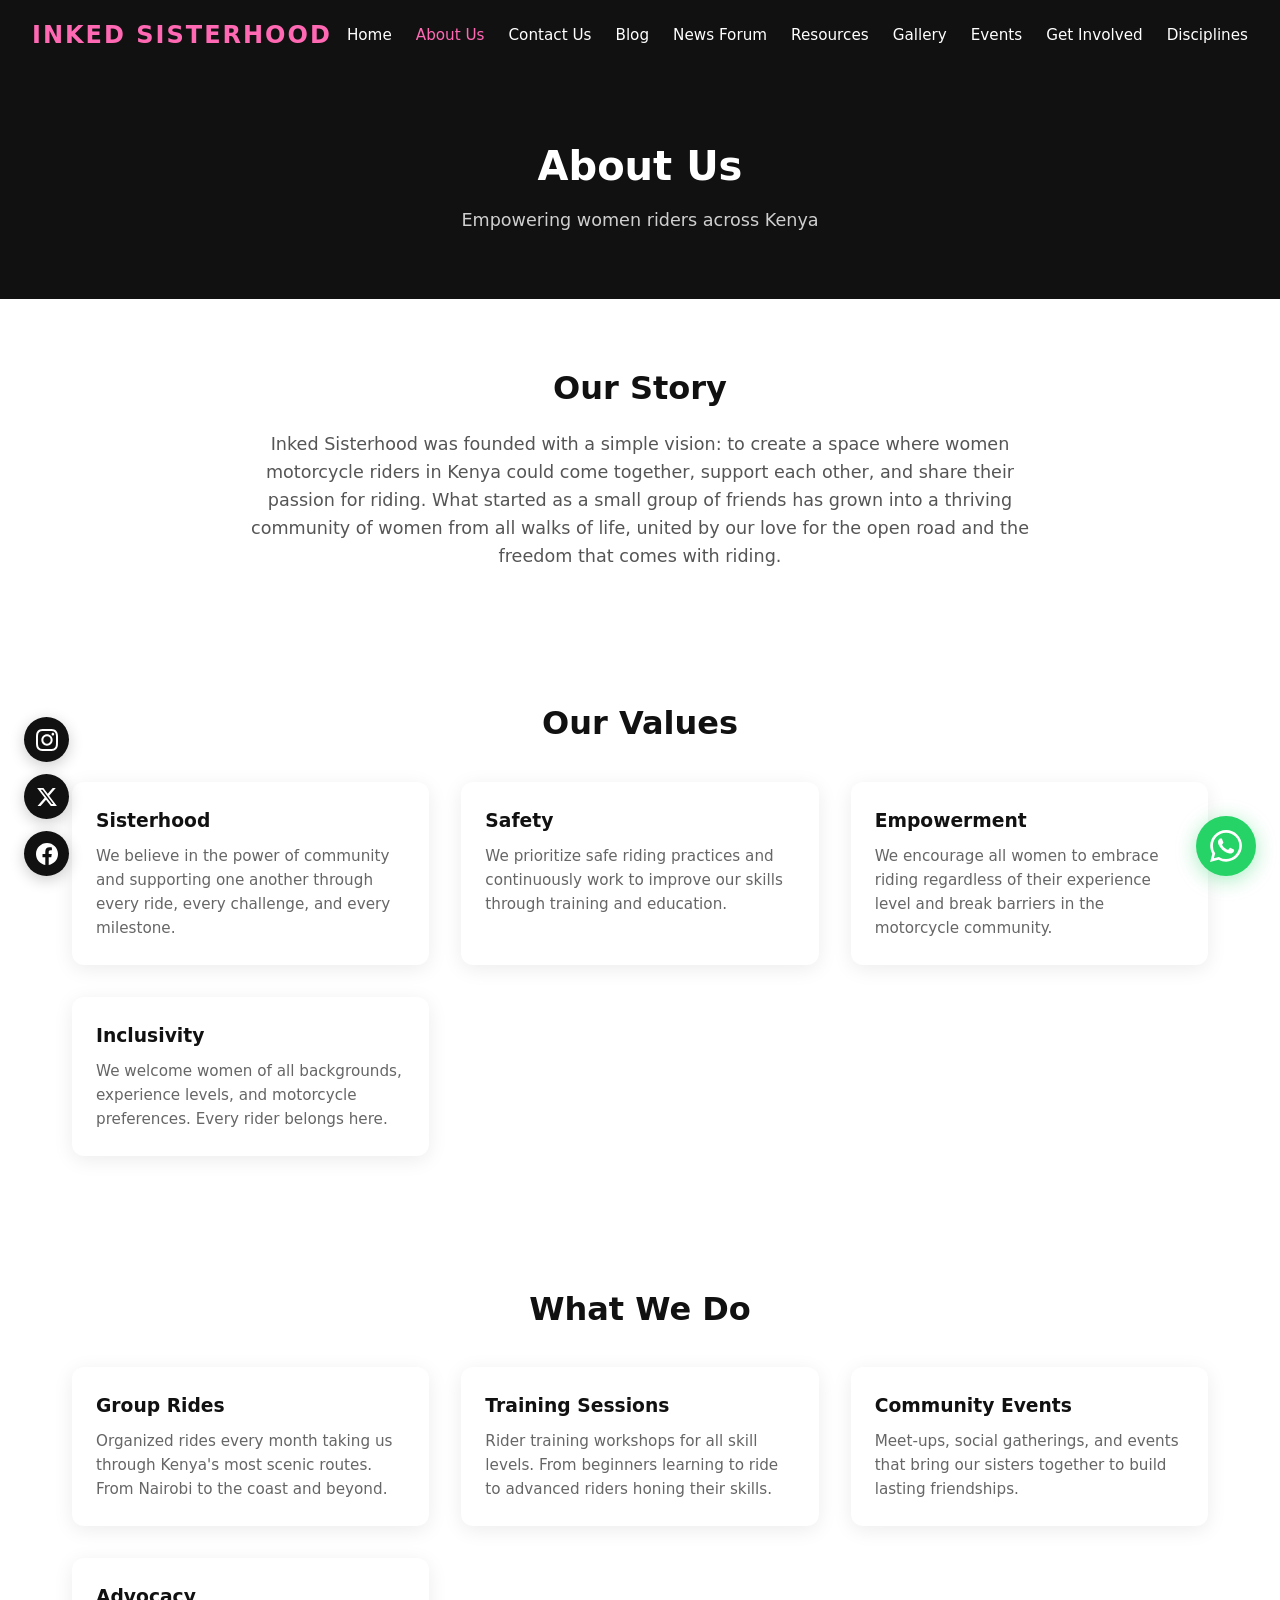
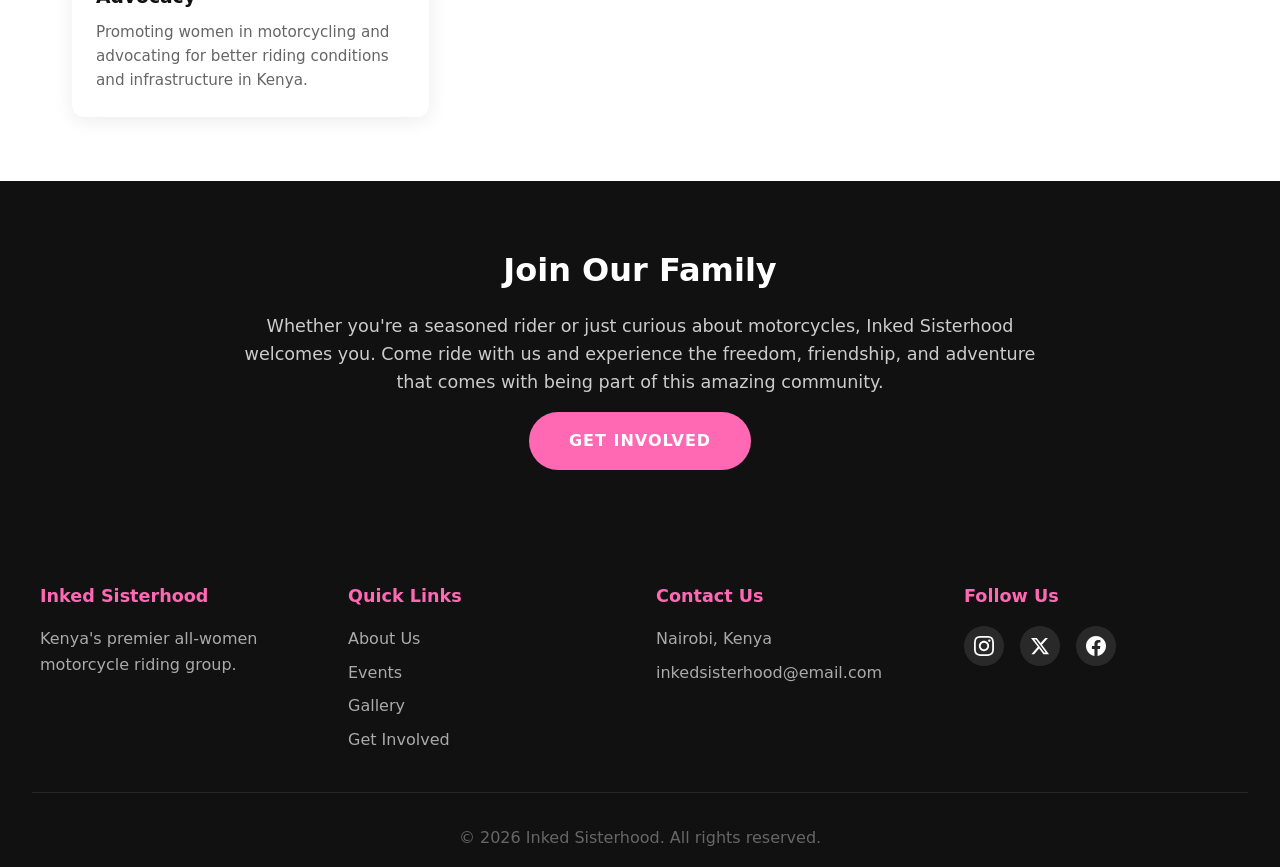
==== public/about.html @ 280d509a "Completed basic Website structure with content and imaages." ====
<!DOCTYPE html>
<html lang="en">
<head>
  <meta charset="UTF-8" />
  <meta name="viewport" content="width=device-width, initial-scale=1.0" />
  <title>About Us | Inked Sisterhood</title>
  <link rel="stylesheet" href="./style.css" />
</head>
<body>
  <header>
    <nav class="navbar">
      <div class="logo">Inked Sisterhood</div>
      <button class="menu-toggle" aria-label="Toggle menu">
        <span></span>
        <span></span>
        <span></span>
      </button>
      <ul class="nav-links">
        <li><a href="./index.html">Home</a></li>
        <li><a href="./about.html" class="active">About Us</a></li>
        <li><a href="./contact.html">Contact Us</a></li>
        <li><a href="./blog.html">Blog</a></li>
        <li><a href="./news.html">News Forum</a></li>
        <li><a href="./resources.html">Resources</a></li>
        <li><a href="./gallery.html">Gallery</a></li>
        <li><a href="./events.html">Events</a></li>
        <li><a href="./get-involved.html">Get Involved</a></li>
        <li><a href="./disciplines.html">Disciplines</a></li>
      </ul>
    </nav>
  </header>

  <main>
    <section class="page-header">
      <h1>About Us</h1>
      <p>Empowering women riders across Kenya</p>
    </section>

    <section class="container">
      <div class="intro" style="background: transparent; padding: 0;">
        <h2>Our Story</h2>
        <p>Inked Sisterhood was founded with a simple vision: to create a space where women motorcycle riders in Kenya could come together, support each other, and share their passion for riding. What started as a small group of friends has grown into a thriving community of women from all walks of life, united by our love for the open road and the freedom that comes with riding.</p>
      </div>
    </section>

    <section class="container">
      <h2 class="section-title">Our Values</h2>
      <div class="grid">
        <div class="card">
          <div class="card-content">
            <h3>Sisterhood</h3>
            <p>We believe in the power of community and supporting one another through every ride, every challenge, and every milestone.</p>
          </div>
        </div>
        <div class="card">
          <div class="card-content">
            <h3>Safety</h3>
            <p>We prioritize safe riding practices and continuously work to improve our skills through training and education.</p>
          </div>
        </div>
        <div class="card">
          <div class="card-content">
            <h3>Empowerment</h3>
            <p>We encourage all women to embrace riding regardless of their experience level and break barriers in the motorcycle community.</p>
          </div>
        </div>
        <div class="card">
          <div class="card-content">
            <h3>Inclusivity</h3>
            <p>We welcome women of all backgrounds, experience levels, and motorcycle preferences. Every rider belongs here.</p>
          </div>
        </div>
      </div>
    </section>

    <section class="container">
      <h2 class="section-title">What We Do</h2>
      <div class="grid">
        <div class="card">
          <div class="card-content">
            <h3>Group Rides</h3>
            <p>Organized rides every month taking us through Kenya's most scenic routes. From Nairobi to the coast and beyond.</p>
          </div>
        </div>
        <div class="card">
          <div class="card-content">
            <h3>Training Sessions</h3>
            <p>Rider training workshops for all skill levels. From beginners learning to ride to advanced riders honing their skills.</p>
          </div>
        </div>
        <div class="card">
          <div class="card-content">
            <h3>Community Events</h3>
            <p>Meet-ups, social gatherings, and events that bring our sisters together to build lasting friendships.</p>
          </div>
        </div>
        <div class="card">
          <div class="card-content">
            <h3>Advocacy</h3>
            <p>Promoting women in motorcycling and advocating for better riding conditions and infrastructure in Kenya.</p>
          </div>
        </div>
      </div>
    </section>

    <section class="intro" style="background: var(--primary); color: var(--light);">
      <h2 style="color: var(--light);">Join Our Family</h2>
      <p style="color: #ccc;">Whether you're a seasoned rider or just curious about motorcycles, Inked Sisterhood welcomes you. Come ride with us and experience the freedom, friendship, and adventure that comes with being part of this amazing community.</p>
      <a href="./get-involved.html" class="cta-btn" style="margin-top: 1rem;">Get Involved</a>
    </section>
  </main>

  <footer>
    <div class="footer-content">
      <div class="footer-section">
        <h4>Inked Sisterhood</h4>
        <p>Kenya's premier all-women motorcycle riding group.</p>
      </div>
      <div class="footer-section">
        <h4>Quick Links</h4>
        <a href="./about.html">About Us</a>
        <a href="./events.html">Events</a>
        <a href="./gallery.html">Gallery</a>
        <a href="./get-involved.html">Get Involved</a>
      </div>
      <div class="footer-section">
        <h4>Contact Us</h4>
        <p>Nairobi, Kenya</p>
        <p>inkedsisterhood@email.com</p>
      </div>
      <div class="footer-section">
        <h4>Follow Us</h4>
        <div class="footer-socials">
          <a href="https://www.instagram.com/inkedsisterhood/" target="_blank" aria-label="Instagram"><svg viewBox="0 0 24 24"><path d="M12 2.163c3.204 0 3.584.012 4.85.07 3.252.148 4.771 1.691 4.919 4.919.058 1.265.069 1.645.069 4.849 0 3.205-.012 3.584-.069 4.849-.149 3.225-1.664 4.771-4.919 4.919-1.266.058-1.644.07-4.85.07-3.204 0-3.584-.012-4.849-.07-3.26-.149-4.771-1.699-4.919-4.92-.058-1.265-.07-1.644-.07-4.849 0-3.204.013-3.583.07-4.849.149-3.227 1.664-4.771 4.919-4.919 1.266-.057 1.645-.069 4.849-.069zm0-2.163c-3.259 0-3.667.014-4.947.072-4.358.2-6.78 2.618-6.98 6.98-.059 1.281-.073 1.689-.073 4.948 0 3.259.014 3.668.072 4.948.2 4.358 2.618 6.78 6.98 6.98 1.281.058 1.689.072 4.948.072 3.259 0 3.668-.014 4.948-.072 4.354-.2 6.782-2.618 6.979-6.98.059-1.28.073-1.689.073-4.948 0-3.259-.014-3.667-.072-4.947-.196-4.354-2.617-6.78-6.979-6.98-1.281-.059-1.69-.073-4.949-.073zm0 5.838c-3.403 0-6.162 2.759-6.162 6.162s2.759 6.163 6.162 6.163 6.162-2.759 6.162-6.163c0-3.403-2.759-6.162-6.162-6.162zm0 10.162c-2.209 0-4-1.79-4-4 0-2.209 1.791-4 4-4s4 1.791 4 4c0 2.21-1.791 4-4 4zm6.406-11.845c-.796 0-1.441.645-1.441 1.44s.645 1.44 1.441 1.44c.795 0 1.439-.645 1.439-1.44s-.644-1.44-1.439-1.44z"/></svg></a>
          <a href="https://x.com/InkedSisterhood" target="_blank" aria-label="Twitter"><svg viewBox="0 0 24 24"><path d="M18.244 2.25h3.308l-7.227 8.26 8.502 11.24H16.17l-5.214-6.817L4.99 21.75H1.68l7.73-8.835L1.254 2.25H8.08l4.713 6.231zm-1.161 17.52h1.833L7.084 4.126H5.117z"/></svg></a>
          <a href="https://www.facebook.com/Inkedsisterhood/" target="_blank" aria-label="Facebook"><svg viewBox="0 0 24 24"><path d="M24 12.073c0-6.627-5.373-12-12-12s-12 5.373-12 12c0 5.99 4.388 10.954 10.125 11.854v-8.385H7.078v-3.47h3.047V9.43c0-3.007 1.792-4.669 4.533-4.669 1.312 0 2.686.235 2.686.235v2.953H15.83c-1.491 0-1.956.925-1.956 1.874v2.25h3.328l-.532 3.47h-2.796v8.385C19.612 23.027 24 18.062 24 12.073z"/></svg></a>
        </div>
      </div>
    </div>
    <div class="footer-bottom">
      <p>&copy; 2026 Inked Sisterhood. All rights reserved.</p>
    </div>
  </footer>

  <div class="floating-socials">
    <a href="https://www.instagram.com/inkedsisterhood/" target="_blank" class="instagram" aria-label="Instagram"><svg viewBox="0 0 24 24"><path d="M12 2.163c3.204 0 3.584.012 4.85.07 3.252.148 4.771 1.691 4.919 4.919.058 1.265.069 1.645.069 4.849 0 3.205-.012 3.584-.069 4.849-.149 3.225-1.664 4.771-4.919 4.919-1.266.058-1.644.07-4.85.07-3.204 0-3.584-.012-4.849-.07-3.26-.149-4.771-1.699-4.919-4.92-.058-1.265-.07-1.644-.07-4.849 0-3.204.013-3.583.07-4.849.149-3.227 1.664-4.771 4.919-4.919 1.266-.057 1.645-.069 4.849-.069zm0-2.163c-3.259 0-3.667.014-4.947.072-4.358.2-6.78 2.618-6.98 6.98-.059 1.281-.073 1.689-.073 4.948 0 3.259.014 3.668.072 4.948.2 4.358 2.618 6.78 6.98 6.98 1.281.058 1.689.072 4.948.072 3.259 0 3.668-.014 4.948-.072 4.354-.2 6.782-2.618 6.979-6.98.059-1.28.073-1.689.073-4.948 0-3.259-.014-3.667-.072-4.947-.196-4.354-2.617-6.78-6.979-6.98-1.281-.059-1.69-.073-4.949-.073zm0 5.838c-3.403 0-6.162 2.759-6.162 6.162s2.759 6.163 6.162 6.163 6.162-2.759 6.162-6.163c0-3.403-2.759-6.162-6.162-6.162zm0 10.162c-2.209 0-4-1.79-4-4 0-2.209 1.791-4 4-4s4 1.791 4 4c0 2.21-1.791 4-4 4zm6.406-11.845c-.796 0-1.441.645-1.441 1.44s.645 1.44 1.441 1.44c.795 0 1.439-.645 1.439-1.44s-.644-1.44-1.439-1.44z"/></svg></a>
    <a href="https://x.com/InkedSisterhood" target="_blank" class="twitter" aria-label="Twitter"><svg viewBox="0 0 24 24"><path d="M18.244 2.25h3.308l-7.227 8.26 8.502 11.24H16.17l-5.214-6.817L4.99 21.75H1.68l7.73-8.835L1.254 2.25H8.08l4.713 6.231zm-1.161 17.52h1.833L7.084 4.126H5.117z"/></svg></a>
    <a href="https://www.facebook.com/Inkedsisterhood/" target="_blank" class="facebook" aria-label="Facebook"><svg viewBox="0 0 24 24"><path d="M24 12.073c0-6.627-5.373-12-12-12s-12 5.373-12 12c0 5.99 4.388 10.954 10.125 11.854v-8.385H7.078v-3.47h3.047V9.43c0-3.007 1.792-4.669 4.533-4.669 1.312 0 2.686.235 2.686.235v2.953H15.83c-1.491 0-1.956.925-1.956 1.874v2.25h3.328l-.532 3.47h-2.796v8.385C19.612 23.027 24 18.062 24 12.073z"/></svg></a>
  </div>

  <div id="whatsapp-widget">
    <a href="https://wa.me/254700000000" target="_blank" aria-label="WhatsApp">
      <svg viewBox="0 0 24 24"><path d="M17.472 14.382c-.297-.149-1.758-.867-2.03-.967-.273-.099-.471-.148-.67.15-.197.297-.767.966-.94 1.164-.173.199-.347.223-.644.075-.297-.15-1.255-.463-2.39-1.475-.883-.788-1.48-1.761-1.653-2.059-.173-.297-.018-.458.13-.606.134-.133.298-.347.446-.52.149-.174.198-.298.298-.497.099-.198.05-.371-.025-.52-.075-.149-.669-1.612-.916-2.207-.242-.579-.487-.5-.669-.51-.173-.008-.371-.01-.57-.01-.198 0-.52.074-.792.372-.272.297-1.04 1.016-1.04 2.479 0 1.462 1.065 2.875 1.213 3.074.149.198 2.096 3.2 5.077 4.487.709.306 1.262.489 1.694.625.712.227 1.36.195 1.871.118.571-.085 1.758-.719 2.006-1.413.248-.694.248-1.289.173-1.413-.074-.124-.272-.198-.57-.347m-5.421 7.403h-.004a9.87 9.87 0 01-5.031-1.378l-.361-.214-3.741.982.998-3.648-.235-.374a9.86 9.86 0 01-1.51-5.26c.001-5.45 4.436-9.884 9.888-9.884 2.64 0 5.122 1.03 6.988 2.898a9.825 9.825 0 012.893 6.994c-.003 5.45-4.437 9.884-9.885 9.884m8.413-18.297A11.815 11.815 0 0012.05 0C5.495 0 .16 5.335.157 11.892c0 2.096.547 4.142 1.588 5.945L.057 24l6.305-1.654a11.882 11.882 0 005.683 1.448h.005c6.554 0 11.89-5.335 11.893-11.893a11.821 11.821 0 00-3.48-8.413z"/></svg>
    </a>
  </div>

  <script src="./main.js"></script>
</body>
</html>
---- public/style.css ----
/* Event Card Image Overlay Styles */
/* Event Card Image Overlay Styles */
.card-image-overlay {
  position: relative;
  padding: 0;
  height: auto;
  min-height: 220px;
  max-height: 320px;
  overflow: hidden;
  border-radius: 8px 8px 0 0;
  display: flex;
  flex-direction: column;
  justify-content: flex-end;
}
.event-img {
  width: 100%;
  max-height: 220px;
  object-fit: cover;
  display: block;
  border-radius: 8px 8px 0 0;
}
.img-text-overlay {
  position: relative;
  background: rgba(17, 17, 17, 0.62);
  color: #fff;
  padding: 1.1rem 1rem 0.7rem 1rem;
  border-radius: 0 0 8px 8px;
  width: 100%;
  box-sizing: border-box;
  text-align: left;
  backdrop-filter: blur(2px);
  margin-top: -5px;
  z-index: 2;
}
.img-text-overlay h3 {
  margin: 0 0 0.3rem 0;
  font-size: 1.2rem;
  color: #fff;
}
.img-text-overlay p {
  margin: 0;
  font-size: 0.98rem;
  color: #f5f5f5;
  opacity: 0.95;
}
@media (max-width: 700px) {
  .event-img {
    max-height: 140px;
  }
  .img-text-overlay {
    padding: 0.7rem 0.7rem 0.5rem 0.7rem;
    font-size: 0.95rem;
  }
}
:root {
  --primary: #111;
  --secondary: #ff69b4;
  --secondary-dark: #e84ea0;
  --light: #fff;
  --gray: #f5f5f5;
  --gray-dark: #333;
}

* {
  margin: 0;
  padding: 0;
  box-sizing: border-box;
}

body {
  font-family: 'Segoe UI', system-ui, sans-serif;
  background: var(--light);
  color: var(--primary);
  line-height: 1.6;
  min-height: 100vh;
  display: flex;
  flex-direction: column;
}

a {
  text-decoration: none;
  color: inherit;
}

header {
  background: var(--primary);
  position: sticky;
  top: 0;
  z-index: 100;
}

.navbar {
  display: flex;
  align-items: center;
  justify-content: space-between;
  padding: 1rem 2rem;
  max-width: 1400px;
  margin: 0 auto;
}

.logo {
  font-size: 1.5rem;
  font-weight: 800;
  color: var(--secondary);
  letter-spacing: 2px;
  text-transform: uppercase;
}

.nav-links {
  display: flex;
  list-style: none;
  gap: 1.5rem;
  flex-wrap: wrap;
}

.nav-links a {
  color: var(--light);
  font-weight: 500;
  transition: color 0.3s;
  font-size: 0.95rem;
}

.nav-links a:hover,
.nav-links a.active {
  color: var(--secondary);
}

.menu-toggle {
  display: none;
  background: none;
  border: none;
  cursor: pointer;
  padding: 0.5rem;
}

.menu-toggle span {
  display: block;
  width: 25px;
  height: 3px;
  background: var(--light);
  margin: 5px 0;
  transition: 0.3s;
}

main {
  flex: 1;
}

.hero {
  background: linear-gradient(135deg, var(--primary) 0%, var(--primary) 60%, var(--secondary) 100%);
  color: var(--light);
  text-align: center;
  padding: 6rem 2rem;
  position: relative;
  overflow: hidden;
}

.hero::before {
  content: '';
  position: absolute;
  top: 0;
  left: 0;
  right: 0;
  bottom: 0;
  background: url("data:image/svg+xml,%3Csvg width='60' height='60' viewBox='0 0 60 60' xmlns='http://www.w3.org/2000/svg'%3E%3Cg fill='none' fill-rule='evenodd'%3E%3Cg fill='%23ffffff' fill-opacity='0.05'%3E%3Cpath d='M36 34v-4h-2v4h-4v2h4v4h2v-4h4v-2h-4zm0-30V0h-2v4h-4v2h4v4h2V6h4V4h-4zM6 34v-4H4v4H0v2h4v4h2v-4h4v-2H6zM6 4V0H4v4H0v2h4v4h2V6h4V4H6z'/%3E%3C/g%3E%3C/g%3E%3C/svg%3E");
  opacity: 0.5;
}

.hero h1 {
  font-size: 3.5rem;
  margin-bottom: 1rem;
  position: relative;
}

.hero p {
  font-size: 1.3rem;
  max-width: 600px;
  margin: 0 auto 2rem;
  opacity: 0.9;
}

.cta-btn {
  display: inline-block;
  background: var(--secondary);
  color: var(--light);
  padding: 1rem 2.5rem;
  border-radius: 50px;
  font-weight: 600;
  font-size: 1rem;
  transition: all 0.3s;
  text-transform: uppercase;
  letter-spacing: 1px;
}

.cta-btn:hover {
  background: var(--secondary-dark);
  transform: translateY(-2px);
  box-shadow: 0 10px 30px rgba(255, 105, 180, 0.3);
}

.container {
  max-width: 1200px;
  margin: 0 auto;
  padding: 4rem 2rem;
}

.page-header {
  background: var(--primary);
  color: var(--light);
  text-align: center;
  padding: 4rem 2rem;
}

.page-header h1 {
  font-size: 2.5rem;
  margin-bottom: 0.5rem;
}

.page-header p {
  opacity: 0.8;
  font-size: 1.1rem;
}

.section {
  padding: 3rem 0;
}

.section-title {
  text-align: center;
  font-size: 2rem;
  margin-bottom: 2rem;
  color: var(--primary);
}

.grid {
  display: grid;
  grid-template-columns: repeat(auto-fit, minmax(300px, 1fr));
  gap: 2rem;
}

.card {
  background: var(--light);
  border-radius: 12px;
  overflow: hidden;
  box-shadow: 0 4px 20px rgba(0, 0, 0, 0.08);
  transition: transform 0.3s, box-shadow 0.3s;
}

.card:hover {
  transform: translateY(-5px);
  box-shadow: 0 10px 40px rgba(0, 0, 0, 0.12);
}

.card-image {
  height: 200px;
  background: linear-gradient(135deg, var(--primary), var(--secondary));
  display: flex;
  align-items: center;
  justify-content: center;
  color: var(--light);
  font-size: 3rem;
}

.card-content {
  padding: 1.5rem;
}

.card-content h3 {
  margin-bottom: 0.5rem;
  color: var(--primary);
}

.card-content p {
  color: #666;
  font-size: 0.95rem;
}

.intro {
  background: var(--gray);
  text-align: center;
  padding: 4rem 2rem;
}

.intro h2 {
  font-size: 2rem;
  margin-bottom: 1rem;
  color: var(--primary);
}

.intro p {
  max-width: 800px;
  margin: 0 auto;
  color: #555;
  font-size: 1.1rem;
}

.features {
  display: grid;
  grid-template-columns: repeat(auto-fit, minmax(250px, 1fr));
  gap: 2rem;
  padding: 4rem 2rem;
  max-width: 1200px;
  margin: 0 auto;
}

.feature {
  text-align: center;
  padding: 2rem;
}

.feature-icon {
  width: 80px;
  height: 80px;
  background: var(--secondary);
  border-radius: 50%;
  display: flex;
  align-items: center;
  justify-content: center;
  margin: 0 auto 1rem;
  color: var(--light);
  font-size: 2rem;
}

.feature h3 {
  margin-bottom: 0.5rem;
}

.feature p {
  color: #666;
}

.gallery-grid {
  display: grid;
  grid-template-columns: repeat(auto-fit, minmax(220px, 1fr));
  gap: 1.5rem;
  padding: 2rem 0;
  max-width: 1100px;
  margin: 0 auto;
}

.gallery-item {
  width: 100%;
  aspect-ratio: 1/1;
  object-fit: cover;
  border-radius: 12px;
  box-shadow: 0 2px 12px rgba(0,0,0,0.08);
  background: #fff;
  cursor: pointer;
  transition: transform 0.3s, box-shadow 0.3s;
  display: block;
}

.gallery-item:hover {
  transform: scale(1.04);
  box-shadow: 0 6px 24px rgba(255,105,180,0.18);
  z-index: 2;
}

@media (max-width: 700px) {
  .gallery-grid {
    grid-template-columns: repeat(auto-fit, minmax(140px, 1fr));
    gap: 0.7rem;
    padding: 1rem 0;
  }
  .gallery-item {
    border-radius: 8px;
    aspect-ratio: 1/1;
  }
}

.form-group {
  margin-bottom: 1.5rem;
}

.form-group label {
  display: block;
  margin-bottom: 0.5rem;
  font-weight: 500;
}

.form-group input,
.form-group textarea,
.form-group select {
  width: 100%;
  padding: 0.8rem 1rem;
  border: 2px solid #ddd;
  border-radius: 8px;
  font-size: 1rem;
  transition: border-color 0.3s;
}

.form-group input:focus,
.form-group textarea:focus,
.form-group select:focus {
  outline: none;
  border-color: var(--secondary);
}

.form-group textarea {
  min-height: 150px;
  resize: vertical;
}

.btn {
  display: inline-block;
  background: var(--secondary);
  color: var(--light);
  padding: 0.8rem 2rem;
  border: none;
  border-radius: 8px;
  font-size: 1rem;
  font-weight: 600;
  cursor: pointer;
  transition: all 0.3s;
}

.btn:hover {
  background: var(--secondary-dark);
}

.contact-grid {
  display: grid;
  grid-template-columns: repeat(auto-fit, minmax(300px, 1fr));
  gap: 3rem;
  padding: 4rem 2rem;
  max-width: 1200px;
  margin: 0 auto;
}

.contact-info {
  padding: 2rem;
  background: var(--gray);
  border-radius: 12px;
}

.contact-info h3 {
  margin-bottom: 1rem;
}

.contact-info p {
  margin-bottom: 0.5rem;
  display: flex;
  align-items: center;
  gap: 0.5rem;
}

.contact-form {
  padding: 2rem;
  background: var(--light);
  border-radius: 12px;
  box-shadow: 0 4px 20px rgba(0, 0, 0, 0.08);
}

.event-card {
  background: var(--light);
  border-radius: 12px;
  overflow: hidden;
  box-shadow: 0 4px 20px rgba(0, 0, 0, 0.08);
  margin-bottom: 2rem;
}

.event-date {
  background: var(--secondary);
  color: var(--light);
  padding: 0.5rem 1rem;
  font-weight: 600;
}

.event-content {
  padding: 1.5rem;
}

.event-content h3 {
  margin-bottom: 0.5rem;
}

.discipline-card {
  background: var(--light);
  border-radius: 12px;
  overflow: hidden;
  box-shadow: 0 4px 20px rgba(0, 0, 0, 0.08);
  border-left: 4px solid var(--secondary);
}

.discipline-content {
  padding: 1.5rem;
}

.discipline-content h3 {
  margin-bottom: 0.5rem;
}

.blog-post {
  background: var(--light);
  border-radius: 12px;
  padding: 2rem;
  margin-bottom: 2rem;
  box-shadow: 0 4px 20px rgba(0, 0, 0, 0.08);
}

.blog-post h3 {
  margin-bottom: 0.5rem;
  color: var(--primary);
}

.blog-post .meta {
  color: #888;
  font-size: 0.9rem;
  margin-bottom: 1rem;
}

.news-item {
  background: var(--gray);
  padding: 1.5rem;
  border-radius: 8px;
  margin-bottom: 1rem;
  border-left: 3px solid var(--secondary);
}

.news-item h4 {
  margin-bottom: 0.5rem;
}

.resource-item {
  display: flex;
  align-items: center;
  gap: 1rem;
  padding: 1rem;
  background: var(--gray);
  border-radius: 8px;
  margin-bottom: 1rem;
  transition: background 0.3s;
}

.resource-item:hover {
  background: #eee;
}

.resource-icon {
  width: 50px;
  height: 50px;
  background: var(--secondary);
  border-radius: 8px;
  display: flex;
  align-items: center;
  justify-content: center;
  color: var(--light);
}

.involved-option {
  text-align: center;
  padding: 3rem 2rem;
  background: var(--gray);
  border-radius: 12px;
  transition: all 0.3s;
}

.involved-option:hover {
  background: var(--secondary);
  color: var(--light);
}

.involved-option h3 {
  margin-bottom: 1rem;
}

footer {
  background: var(--primary);
  color: var(--light);
  padding: 3rem 2rem 1rem;
  margin-top: auto;
}

.footer-content {
  max-width: 1200px;
  margin: 0 auto;
  display: grid;
  grid-template-columns: repeat(auto-fit, minmax(250px, 1fr));
  gap: 2rem;
  margin-bottom: 2rem;
}

.footer-section h4 {
  color: var(--secondary);
  margin-bottom: 1rem;
  font-size: 1.1rem;
}

.footer-section p,
.footer-section a {
  color: #aaa;
  display: block;
  margin-bottom: 0.5rem;
  transition: color 0.3s;
}

.footer-section a:hover {
  color: var(--secondary);
}

.footer-socials {
  display: flex;
  gap: 1rem;
  margin-top: 1rem;
}

.footer-socials a {
  width: 40px;
  height: 40px;
  background: rgba(255, 255, 255, 0.1);
  border-radius: 50%;
  display: flex;
  align-items: center;
  justify-content: center;
  transition: all 0.3s;
}

.footer-socials a:hover {
  background: var(--secondary);
  transform: translateY(-3px);
}

.footer-socials svg {
  width: 20px;
  height: 20px;
  fill: var(--light);
}

.footer-bottom {
  text-align: center;
  padding-top: 2rem;
  border-top: 1px solid rgba(255, 255, 255, 0.1);
  color: #666;
}

#whatsapp-widget {
  position: fixed;
  bottom: 24px;
  right: 24px;
  z-index: 1000;
}

#whatsapp-widget a {
  display: block;
  width: 60px;
  height: 60px;
  background: #25D366;
  border-radius: 50%;
  display: flex;
  align-items: center;
  justify-content: center;
  box-shadow: 0 4px 20px rgba(37, 211, 102, 0.4);
  transition: transform 0.3s, box-shadow 0.3s;
}

#whatsapp-widget a:hover {
  transform: scale(1.1);
  box-shadow: 0 6px 30px rgba(37, 211, 102, 0.5);
}

#whatsapp-widget svg {
  width: 32px;
  height: 32px;
  fill: white;
}

.floating-socials {
  position: fixed;
  left: 24px;
  bottom: 24px;
  z-index: 1000;
  display: flex;
  flex-direction: column;
  gap: 12px;
}

.floating-socials a {
  width: 45px;
  height: 45px;
  background: var(--primary);
  border-radius: 50%;
  display: flex;
  align-items: center;
  justify-content: center;
  transition: all 0.3s;
  box-shadow: 0 4px 15px rgba(0, 0, 0, 0.2);
}

.floating-socials a:hover {
  transform: translateX(5px);
}

.floating-socials svg {
  width: 22px;
  height: 22px;
  fill: var(--light);
}

.floating-socials a.instagram:hover { background: #E4405F; }
.floating-socials a.twitter:hover { background: #1DA1F2; }
.floating-socials a.facebook:hover { background: #1877F2; }

@media (max-width: 900px) {
  .nav-links {
    display: none;
    position: absolute;
    top: 100%;
    left: 0;
    right: 0;
    background: var(--primary);
    flex-direction: column;
    padding: 1rem 2rem;
    gap: 1rem;
  }

  .nav-links.active {
    display: flex;
  }

  .menu-toggle {
    display: block;
  }

  .hero h1 {
    font-size: 2.5rem;
  }

  .floating-socials {
    display: none;
  }
}

@media (max-width: 600px) {
  .hero h1 {
    font-size: 2rem;
  }

  .hero p {
    font-size: 1rem;
  }

  .container {
    padding: 2rem 1rem;
  }

  .page-header h1 {
    font-size: 1.8rem;
  }
}
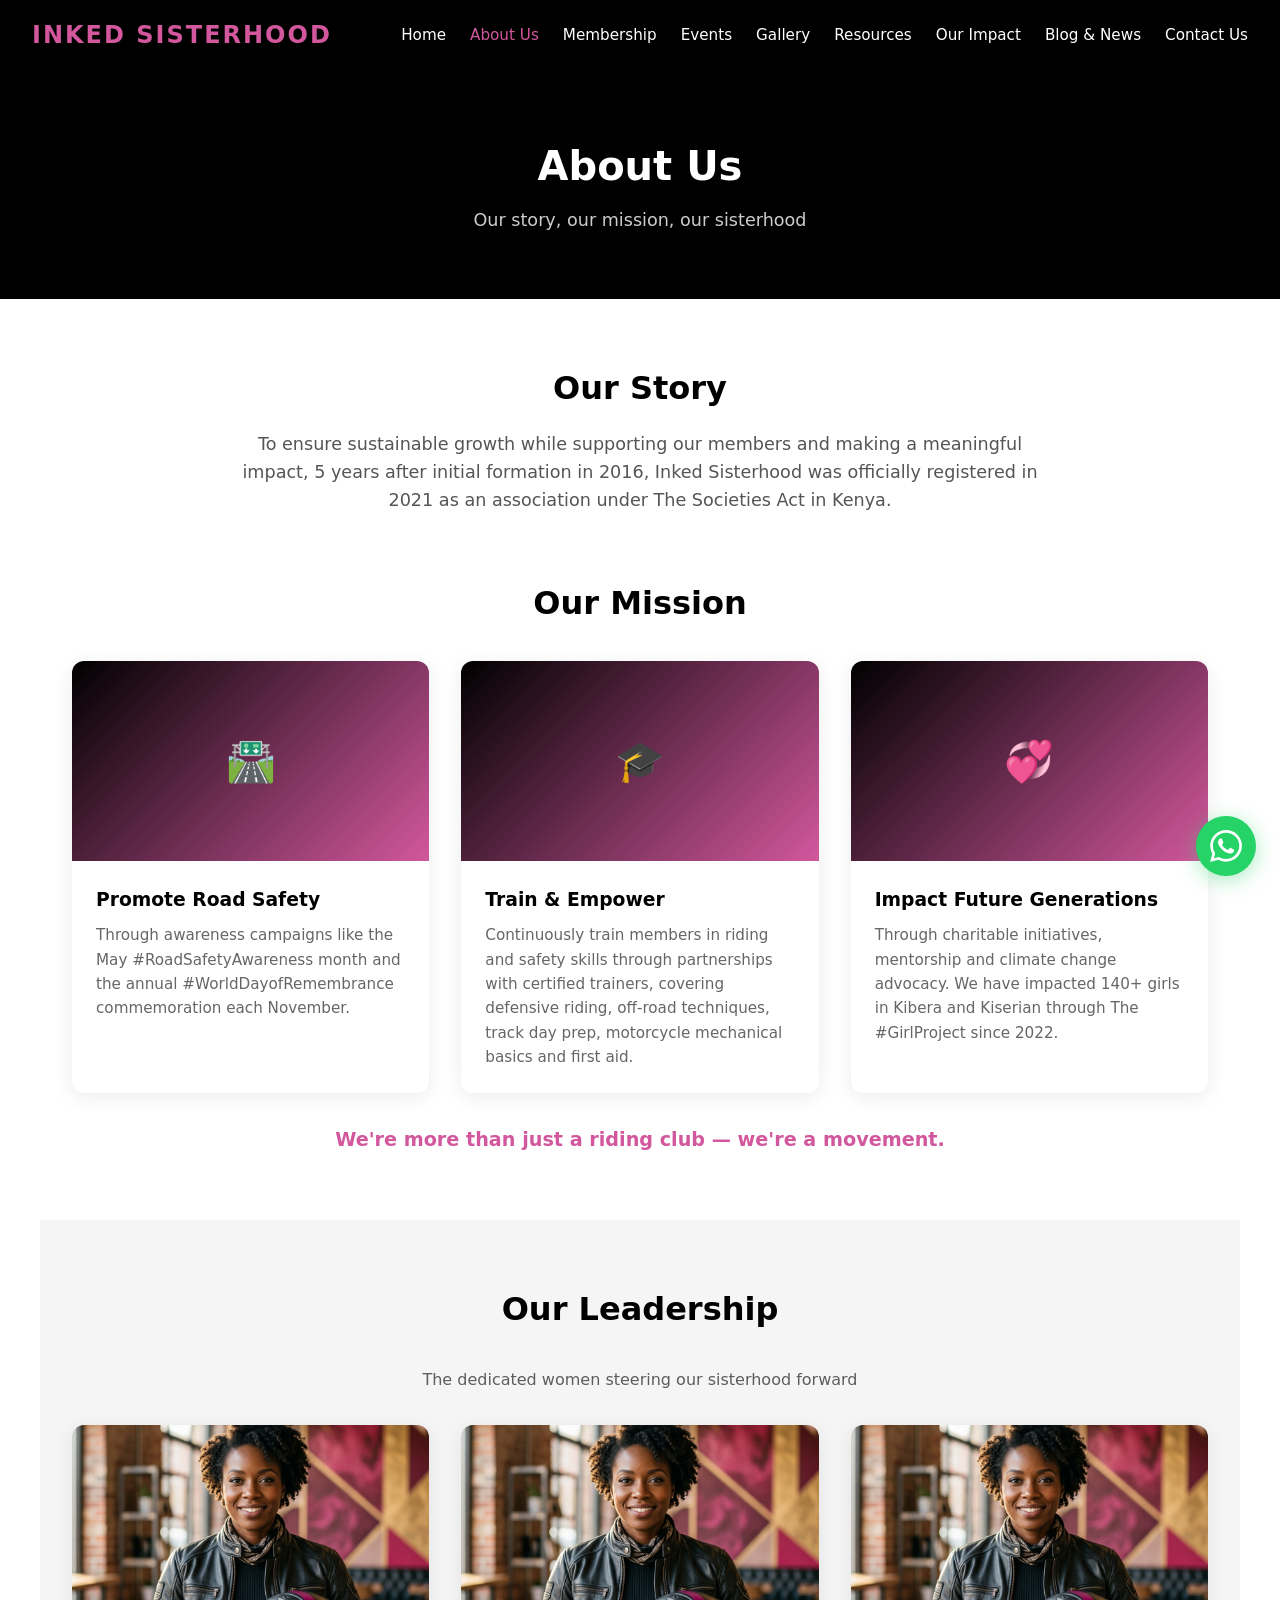
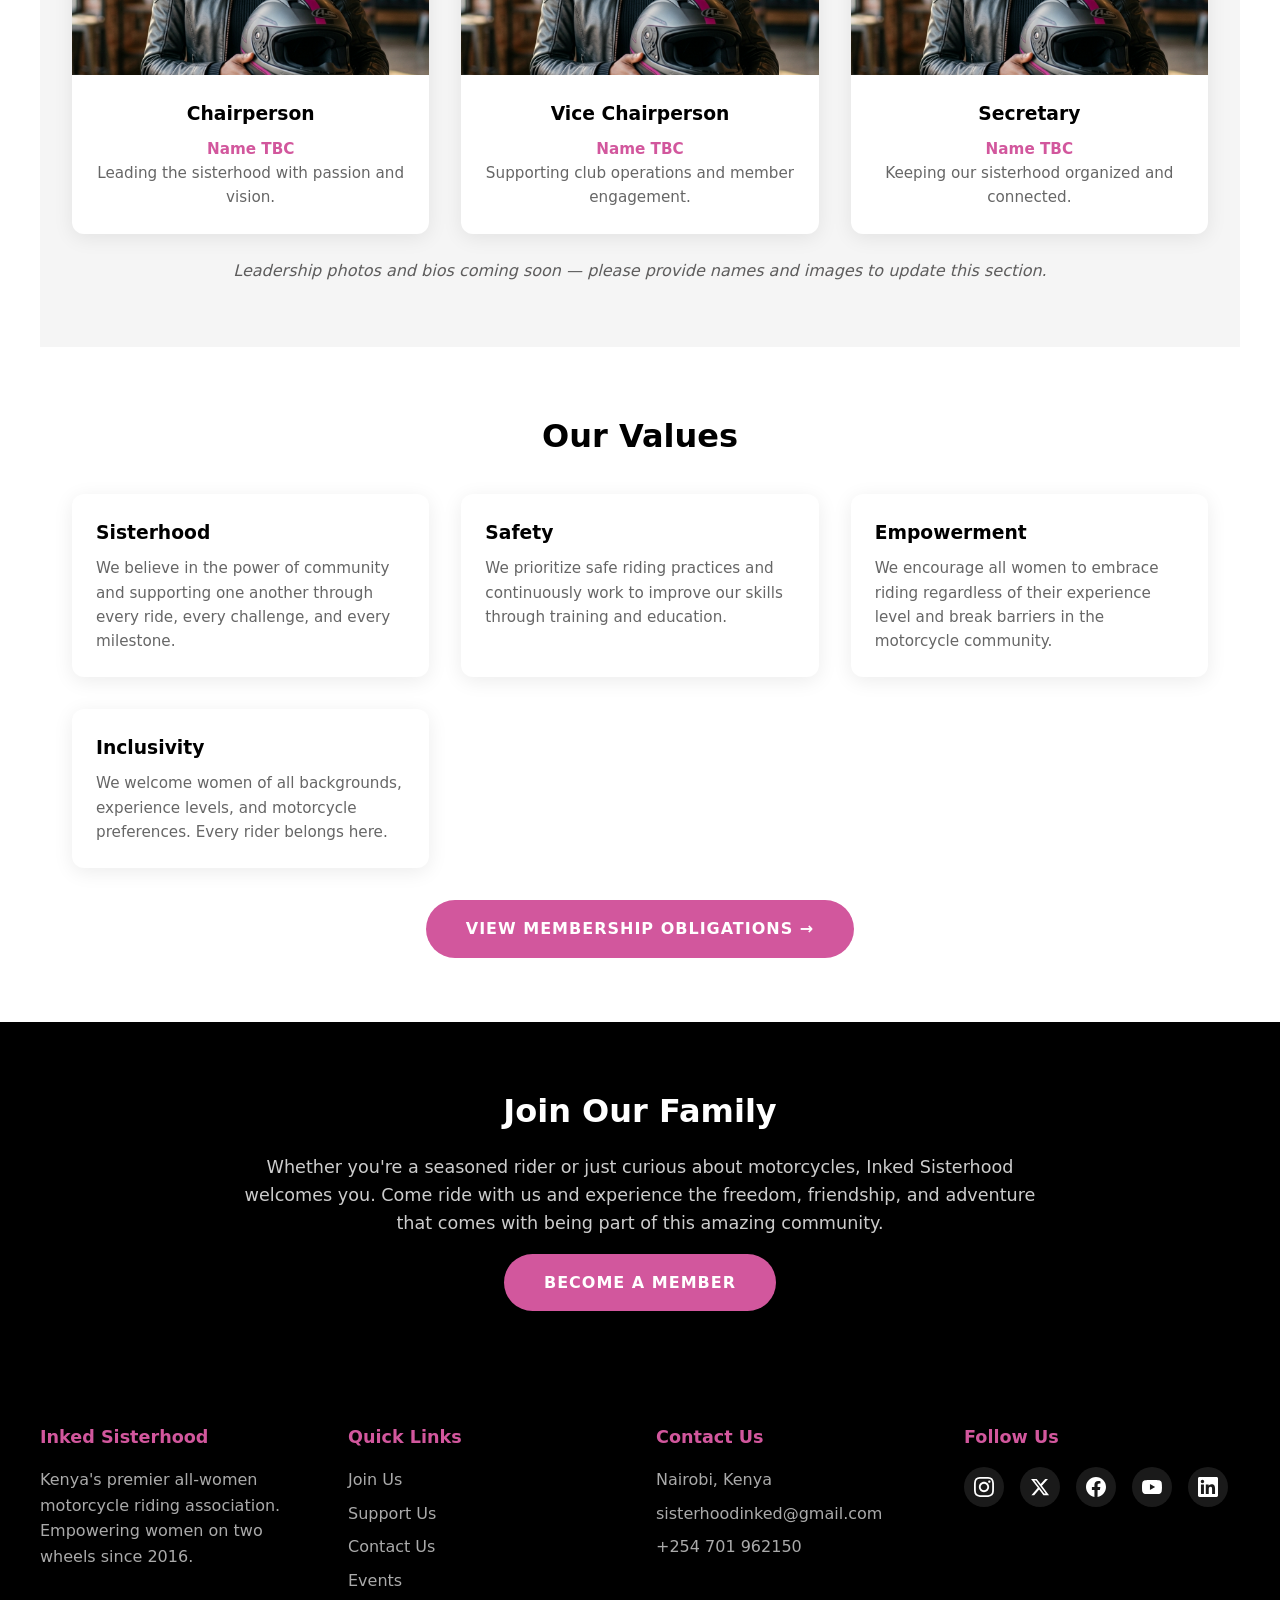
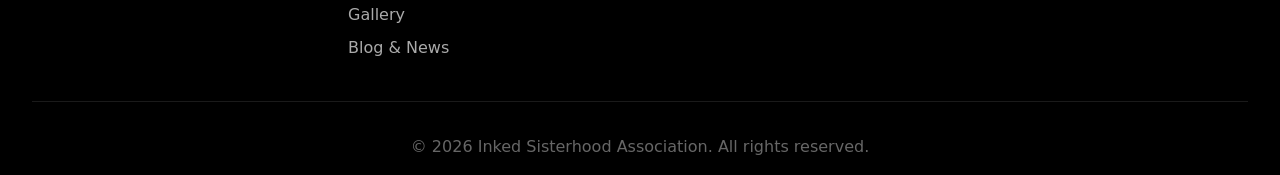
==== commit 6b2f1c0a: "feat: restructure website navigation and add pages for membership, impact, and partners" ====
--- a/public/about.html
+++ b/public/about.html
@@ -3,29 +3,25 @@
 <head>
   <meta charset="UTF-8" />
   <meta name="viewport" content="width=device-width, initial-scale=1.0" />
-  <title>About Us | Inked Sisterhood</title>
+  <meta name="description" content="Learn about Inked Sisterhood Association — our history, mission, leadership, and values as Kenya's premier female motorcycle riding community." />
+  <title>About Us | Inked Sisterhood Association</title>
   <link rel="stylesheet" href="./style.css" />
 </head>
 <body>
   <header>
     <nav class="navbar">
-      <div class="logo">Inked Sisterhood</div>
-      <button class="menu-toggle" aria-label="Toggle menu">
-        <span></span>
-        <span></span>
-        <span></span>
-      </button>
+      <a href="./index.html" class="logo">Inked Sisterhood</a>
+      <button class="menu-toggle" aria-label="Toggle menu"><span></span><span></span><span></span></button>
       <ul class="nav-links">
         <li><a href="./index.html">Home</a></li>
         <li><a href="./about.html" class="active">About Us</a></li>
+        <li><a href="./membership.html">Membership</a></li>
+        <li><a href="./events.html">Events</a></li>
+        <li><a href="./gallery.html">Gallery</a></li>
+        <li><a href="./resources.html">Resources</a></li>
+        <li><a href="./impact.html">Our Impact</a></li>
+        <li><a href="./blog.html">Blog &amp; News</a></li>
         <li><a href="./contact.html">Contact Us</a></li>
-        <li><a href="./blog.html">Blog</a></li>
-        <li><a href="./news.html">News Forum</a></li>
-        <li><a href="./resources.html">Resources</a></li>
-        <li><a href="./gallery.html">Gallery</a></li>
-        <li><a href="./events.html">Events</a></li>
-        <li><a href="./get-involved.html">Get Involved</a></li>
-        <li><a href="./disciplines.html">Disciplines</a></li>
       </ul>
     </nav>
   </header>
@@ -33,16 +29,85 @@
   <main>
     <section class="page-header">
       <h1>About Us</h1>
-      <p>Empowering women riders across Kenya</p>
+      <p>Our story, our mission, our sisterhood</p>
     </section>
 
+    <!-- Club History & Mission -->
     <section class="container">
-      <div class="intro" style="background: transparent; padding: 0;">
+      <div class="intro" style="background:transparent; padding:0;">
         <h2>Our Story</h2>
-        <p>Inked Sisterhood was founded with a simple vision: to create a space where women motorcycle riders in Kenya could come together, support each other, and share their passion for riding. What started as a small group of friends has grown into a thriving community of women from all walks of life, united by our love for the open road and the freedom that comes with riding.</p>
+        <p>To ensure sustainable growth while supporting our members and making a meaningful impact, 5 years after initial formation in 2016, Inked Sisterhood was officially registered in 2021 as an association under The Societies Act in Kenya.</p>
       </div>
     </section>
 
+    <section class="container" style="padding-top:0;">
+      <h2 class="section-title">Our Mission</h2>
+      <div class="grid">
+        <div class="card">
+          <div class="card-image" style="font-size:2.5rem;">🛣️</div>
+          <div class="card-content">
+            <h3>Promote Road Safety</h3>
+            <p>Through awareness campaigns like the May #RoadSafetyAwareness month and the annual #WorldDayofRemembrance commemoration each November.</p>
+          </div>
+        </div>
+        <div class="card">
+          <div class="card-image" style="font-size:2.5rem;">🎓</div>
+          <div class="card-content">
+            <h3>Train &amp; Empower</h3>
+            <p>Continuously train members in riding and safety skills through partnerships with certified trainers, covering defensive riding, off-road techniques, track day prep, motorcycle mechanical basics and first aid.</p>
+          </div>
+        </div>
+        <div class="card">
+          <div class="card-image" style="font-size:2.5rem;">💞</div>
+          <div class="card-content">
+            <h3>Impact Future Generations</h3>
+            <p>Through charitable initiatives, mentorship and climate change advocacy. We have impacted 140+ girls in Kibera and Kiserian through The #GirlProject since 2022.</p>
+          </div>
+        </div>
+      </div>
+      <p style="text-align:center; margin-top:2rem; font-size:1.2rem; font-weight:700; color:var(--secondary);">We're more than just a riding club — we're a movement.</p>
+    </section>
+
+    <!-- Leadership Team -->
+    <section class="container" style="background:var(--gray);">
+      <h2 class="section-title">Our Leadership</h2>
+      <p style="text-align:center; color:var(--gray-dark); margin-bottom:2rem;">The dedicated women steering our sisterhood forward</p>
+      <div class="grid">
+        <div class="card" style="text-align:center;">
+          <div class="card-image" style="padding:0; height:250px;">
+            <img src="./assets/leader-placeholder.png" alt="ISH Leader" style="width:100%; height:100%; object-fit:cover;" />
+          </div>
+          <div class="card-content">
+            <h3>Chairperson</h3>
+            <p style="color:var(--secondary); font-weight:600;">Name TBC</p>
+            <p>Leading the sisterhood with passion and vision.</p>
+          </div>
+        </div>
+        <div class="card" style="text-align:center;">
+          <div class="card-image" style="padding:0; height:250px;">
+            <img src="./assets/leader-placeholder.png" alt="ISH Leader" style="width:100%; height:100%; object-fit:cover;" />
+          </div>
+          <div class="card-content">
+            <h3>Vice Chairperson</h3>
+            <p style="color:var(--secondary); font-weight:600;">Name TBC</p>
+            <p>Supporting club operations and member engagement.</p>
+          </div>
+        </div>
+        <div class="card" style="text-align:center;">
+          <div class="card-image" style="padding:0; height:250px;">
+            <img src="./assets/leader-placeholder.png" alt="ISH Leader" style="width:100%; height:100%; object-fit:cover;" />
+          </div>
+          <div class="card-content">
+            <h3>Secretary</h3>
+            <p style="color:var(--secondary); font-weight:600;">Name TBC</p>
+            <p>Keeping our sisterhood organized and connected.</p>
+          </div>
+        </div>
+      </div>
+      <p style="text-align:center; margin-top:1.5rem; color:var(--gray-dark); font-style:italic;">Leadership photos and bios coming soon — please provide names and images to update this section.</p>
+    </section>
+
+    <!-- Club Values -->
     <section class="container">
       <h2 class="section-title">Our Values</h2>
       <div class="grid">
@@ -71,42 +136,15 @@
           </div>
         </div>
       </div>
-    </section>
-
-    <section class="container">
-      <h2 class="section-title">What We Do</h2>
-      <div class="grid">
-        <div class="card">
-          <div class="card-content">
-            <h3>Group Rides</h3>
-            <p>Organized rides every month taking us through Kenya's most scenic routes. From Nairobi to the coast and beyond.</p>
-          </div>
-        </div>
-        <div class="card">
-          <div class="card-content">
-            <h3>Training Sessions</h3>
-            <p>Rider training workshops for all skill levels. From beginners learning to ride to advanced riders honing their skills.</p>
-          </div>
-        </div>
-        <div class="card">
-          <div class="card-content">
-            <h3>Community Events</h3>
-            <p>Meet-ups, social gatherings, and events that bring our sisters together to build lasting friendships.</p>
-          </div>
-        </div>
-        <div class="card">
-          <div class="card-content">
-            <h3>Advocacy</h3>
-            <p>Promoting women in motorcycling and advocating for better riding conditions and infrastructure in Kenya.</p>
-          </div>
-        </div>
+      <div style="text-align:center; margin-top:2rem;">
+        <a href="./membership.html" class="cta-btn">View Membership Obligations →</a>
       </div>
     </section>
 
     <section class="intro" style="background: var(--primary); color: var(--light);">
       <h2 style="color: var(--light);">Join Our Family</h2>
       <p style="color: #ccc;">Whether you're a seasoned rider or just curious about motorcycles, Inked Sisterhood welcomes you. Come ride with us and experience the freedom, friendship, and adventure that comes with being part of this amazing community.</p>
-      <a href="./get-involved.html" class="cta-btn" style="margin-top: 1rem;">Get Involved</a>
+      <a href="./membership.html" class="cta-btn" style="margin-top: 1rem;">Become a Member</a>
     </section>
   </main>
 
@@ -114,46 +152,44 @@
     <div class="footer-content">
       <div class="footer-section">
         <h4>Inked Sisterhood</h4>
-        <p>Kenya's premier all-women motorcycle riding group.</p>
+        <p>Kenya's premier all-women motorcycle riding association. Empowering women on two wheels since 2016.</p>
       </div>
       <div class="footer-section">
         <h4>Quick Links</h4>
-        <a href="./about.html">About Us</a>
+        <a href="./membership.html">Join Us</a>
+        <a href="./impact.html">Support Us</a>
+        <a href="./contact.html">Contact Us</a>
         <a href="./events.html">Events</a>
         <a href="./gallery.html">Gallery</a>
-        <a href="./get-involved.html">Get Involved</a>
+        <a href="./blog.html">Blog &amp; News</a>
       </div>
       <div class="footer-section">
         <h4>Contact Us</h4>
         <p>Nairobi, Kenya</p>
-        <p>inkedsisterhood@email.com</p>
+        <p>sisterhoodinked@gmail.com</p>
+        <p>+254 701 962150</p>
       </div>
       <div class="footer-section">
         <h4>Follow Us</h4>
         <div class="footer-socials">
           <a href="https://www.instagram.com/inkedsisterhood/" target="_blank" aria-label="Instagram"><svg viewBox="0 0 24 24"><path d="M12 2.163c3.204 0 3.584.012 4.85.07 3.252.148 4.771 1.691 4.919 4.919.058 1.265.069 1.645.069 4.849 0 3.205-.012 3.584-.069 4.849-.149 3.225-1.664 4.771-4.919 4.919-1.266.058-1.644.07-4.85.07-3.204 0-3.584-.012-4.849-.07-3.26-.149-4.771-1.699-4.919-4.92-.058-1.265-.07-1.644-.07-4.849 0-3.204.013-3.583.07-4.849.149-3.227 1.664-4.771 4.919-4.919 1.266-.057 1.645-.069 4.849-.069zm0-2.163c-3.259 0-3.667.014-4.947.072-4.358.2-6.78 2.618-6.98 6.98-.059 1.281-.073 1.689-.073 4.948 0 3.259.014 3.668.072 4.948.2 4.358 2.618 6.78 6.98 6.98 1.281.058 1.689.072 4.948.072 3.259 0 3.668-.014 4.948-.072 4.354-.2 6.782-2.618 6.979-6.98.059-1.28.073-1.689.073-4.948 0-3.259-.014-3.667-.072-4.947-.196-4.354-2.617-6.78-6.979-6.98-1.281-.059-1.69-.073-4.949-.073zm0 5.838c-3.403 0-6.162 2.759-6.162 6.162s2.759 6.163 6.162 6.163 6.162-2.759 6.162-6.163c0-3.403-2.759-6.162-6.162-6.162zm0 10.162c-2.209 0-4-1.79-4-4 0-2.209 1.791-4 4-4s4 1.791 4 4c0 2.21-1.791 4-4 4zm6.406-11.845c-.796 0-1.441.645-1.441 1.44s.645 1.44 1.441 1.44c.795 0 1.439-.645 1.439-1.44s-.644-1.44-1.439-1.44z"/></svg></a>
-          <a href="https://x.com/InkedSisterhood" target="_blank" aria-label="Twitter"><svg viewBox="0 0 24 24"><path d="M18.244 2.25h3.308l-7.227 8.26 8.502 11.24H16.17l-5.214-6.817L4.99 21.75H1.68l7.73-8.835L1.254 2.25H8.08l4.713 6.231zm-1.161 17.52h1.833L7.084 4.126H5.117z"/></svg></a>
+          <a href="https://x.com/InkedSisterhood" target="_blank" aria-label="Twitter/X"><svg viewBox="0 0 24 24"><path d="M18.244 2.25h3.308l-7.227 8.26 8.502 11.24H16.17l-5.214-6.817L4.99 21.75H1.68l7.73-8.835L1.254 2.25H8.08l4.713 6.231zm-1.161 17.52h1.833L7.084 4.126H5.117z"/></svg></a>
           <a href="https://www.facebook.com/Inkedsisterhood/" target="_blank" aria-label="Facebook"><svg viewBox="0 0 24 24"><path d="M24 12.073c0-6.627-5.373-12-12-12s-12 5.373-12 12c0 5.99 4.388 10.954 10.125 11.854v-8.385H7.078v-3.47h3.047V9.43c0-3.007 1.792-4.669 4.533-4.669 1.312 0 2.686.235 2.686.235v2.953H15.83c-1.491 0-1.956.925-1.956 1.874v2.25h3.328l-.532 3.47h-2.796v8.385C19.612 23.027 24 18.062 24 12.073z"/></svg></a>
+          <a href="https://www.youtube.com/@inkedsisterhood" target="_blank" aria-label="YouTube"><svg viewBox="0 0 24 24"><path d="M23.498 6.186a3.016 3.016 0 0 0-2.122-2.136C19.505 3.545 12 3.545 12 3.545s-7.505 0-9.377.505A3.017 3.017 0 0 0 .502 6.186C0 8.07 0 12 0 12s0 3.93.502 5.814a3.016 3.016 0 0 0 2.122 2.136c1.871.505 9.376.505 9.376.505s7.505 0 9.377-.505a3.015 3.015 0 0 0 2.122-2.136C24 15.93 24 12 24 12s0-3.93-.502-5.814zM9.545 15.568V8.432L15.818 12l-6.273 3.568z"/></svg></a>
+          <a href="https://www.linkedin.com/in/inked-sisterhood-7854083a7/" target="_blank" aria-label="LinkedIn"><svg viewBox="0 0 24 24"><path d="M20.447 20.452h-3.554v-5.569c0-1.328-.027-3.037-1.852-3.037-1.853 0-2.136 1.445-2.136 2.939v5.667H9.351V9h3.414v1.561h.046c.477-.9 1.637-1.85 3.37-1.85 3.601 0 4.267 2.37 4.267 5.455v6.286zM5.337 7.433c-1.144 0-2.063-.926-2.063-2.065 0-1.138.92-2.063 2.063-2.063 1.14 0 2.064.925 2.064 2.063 0 1.139-.925 2.065-2.064 2.065zm1.782 13.019H3.555V9h3.564v11.452zM22.225 0H1.771C.792 0 0 .774 0 1.729v20.542C0 23.227.792 24 1.771 24h20.451C23.2 24 24 23.227 24 22.271V1.729C24 .774 23.2 0 22.222 0h.003z"/></svg></a>
         </div>
       </div>
     </div>
     <div class="footer-bottom">
-      <p>&copy; 2026 Inked Sisterhood. All rights reserved.</p>
+      <p>&copy; 2026 Inked Sisterhood Association. All rights reserved.</p>
     </div>
   </footer>
 
-  <div class="floating-socials">
-    <a href="https://www.instagram.com/inkedsisterhood/" target="_blank" class="instagram" aria-label="Instagram"><svg viewBox="0 0 24 24"><path d="M12 2.163c3.204 0 3.584.012 4.85.07 3.252.148 4.771 1.691 4.919 4.919.058 1.265.069 1.645.069 4.849 0 3.205-.012 3.584-.069 4.849-.149 3.225-1.664 4.771-4.919 4.919-1.266.058-1.644.07-4.85.07-3.204 0-3.584-.012-4.849-.07-3.26-.149-4.771-1.699-4.919-4.92-.058-1.265-.07-1.644-.07-4.849 0-3.204.013-3.583.07-4.849.149-3.227 1.664-4.771 4.919-4.919 1.266-.057 1.645-.069 4.849-.069zm0-2.163c-3.259 0-3.667.014-4.947.072-4.358.2-6.78 2.618-6.98 6.98-.059 1.281-.073 1.689-.073 4.948 0 3.259.014 3.668.072 4.948.2 4.358 2.618 6.78 6.98 6.98 1.281.058 1.689.072 4.948.072 3.259 0 3.668-.014 4.948-.072 4.354-.2 6.782-2.618 6.979-6.98.059-1.28.073-1.689.073-4.948 0-3.259-.014-3.667-.072-4.947-.196-4.354-2.617-6.78-6.979-6.98-1.281-.059-1.69-.073-4.949-.073zm0 5.838c-3.403 0-6.162 2.759-6.162 6.162s2.759 6.163 6.162 6.163 6.162-2.759 6.162-6.163c0-3.403-2.759-6.162-6.162-6.162zm0 10.162c-2.209 0-4-1.79-4-4 0-2.209 1.791-4 4-4s4 1.791 4 4c0 2.21-1.791 4-4 4zm6.406-11.845c-.796 0-1.441.645-1.441 1.44s.645 1.44 1.441 1.44c.795 0 1.439-.645 1.439-1.44s-.644-1.44-1.439-1.44z"/></svg></a>
-    <a href="https://x.com/InkedSisterhood" target="_blank" class="twitter" aria-label="Twitter"><svg viewBox="0 0 24 24"><path d="M18.244 2.25h3.308l-7.227 8.26 8.502 11.24H16.17l-5.214-6.817L4.99 21.75H1.68l7.73-8.835L1.254 2.25H8.08l4.713 6.231zm-1.161 17.52h1.833L7.084 4.126H5.117z"/></svg></a>
-    <a href="https://www.facebook.com/Inkedsisterhood/" target="_blank" class="facebook" aria-label="Facebook"><svg viewBox="0 0 24 24"><path d="M24 12.073c0-6.627-5.373-12-12-12s-12 5.373-12 12c0 5.99 4.388 10.954 10.125 11.854v-8.385H7.078v-3.47h3.047V9.43c0-3.007 1.792-4.669 4.533-4.669 1.312 0 2.686.235 2.686.235v2.953H15.83c-1.491 0-1.956.925-1.956 1.874v2.25h3.328l-.532 3.47h-2.796v8.385C19.612 23.027 24 18.062 24 12.073z"/></svg></a>
-  </div>
-
   <div id="whatsapp-widget">
-    <a href="https://wa.me/254700000000" target="_blank" aria-label="WhatsApp">
+    <a href="https://wa.me/254701962150" target="_blank" aria-label="WhatsApp">
       <svg viewBox="0 0 24 24"><path d="M17.472 14.382c-.297-.149-1.758-.867-2.03-.967-.273-.099-.471-.148-.67.15-.197.297-.767.966-.94 1.164-.173.199-.347.223-.644.075-.297-.15-1.255-.463-2.39-1.475-.883-.788-1.48-1.761-1.653-2.059-.173-.297-.018-.458.13-.606.134-.133.298-.347.446-.52.149-.174.198-.298.298-.497.099-.198.05-.371-.025-.52-.075-.149-.669-1.612-.916-2.207-.242-.579-.487-.5-.669-.51-.173-.008-.371-.01-.57-.01-.198 0-.52.074-.792.372-.272.297-1.04 1.016-1.04 2.479 0 1.462 1.065 2.875 1.213 3.074.149.198 2.096 3.2 5.077 4.487.709.306 1.262.489 1.694.625.712.227 1.36.195 1.871.118.571-.085 1.758-.719 2.006-1.413.248-.694.248-1.289.173-1.413-.074-.124-.272-.198-.57-.347m-5.421 7.403h-.004a9.87 9.87 0 01-5.031-1.378l-.361-.214-3.741.982.998-3.648-.235-.374a9.86 9.86 0 01-1.51-5.26c.001-5.45 4.436-9.884 9.888-9.884 2.64 0 5.122 1.03 6.988 2.898a9.825 9.825 0 012.893 6.994c-.003 5.45-4.437 9.884-9.885 9.884m8.413-18.297A11.815 11.815 0 0012.05 0C5.495 0 .16 5.335.157 11.892c0 2.096.547 4.142 1.588 5.945L.057 24l6.305-1.654a11.882 11.882 0 005.683 1.448h.005c6.554 0 11.89-5.335 11.893-11.893a11.821 11.821 0 00-3.48-8.413z"/></svg>
     </a>
   </div>
-
   <script src="./main.js"></script>
 </body>
 </html>
--- a/public/style.css
+++ b/public/style.css
@@ -52,13 +52,16 @@
     font-size: 0.95rem;
   }
 }
+@import url('https://fonts.googleapis.com/css2?family=Outfit:wght@300;400;500;600;700;800;900&display=swap');
+
 :root {
-  --primary: #111;
-  --secondary: #ff69b4;
-  --secondary-dark: #e84ea0;
+  --primary: #000000;
+  --secondary: #d2579d;
+  --secondary-dark: #b8407f;
   --light: #fff;
   --gray: #f5f5f5;
-  --gray-dark: #333;
+  --gray-mid: #b0b0b0;
+  --gray-dark: #5e5d5d;
 }
 
 * {
@@ -67,8 +70,12 @@
   box-sizing: border-box;
 }
 
+html {
+  scroll-behavior: smooth;
+}
+
 body {
-  font-family: 'Segoe UI', system-ui, sans-serif;
+  font-family: 'Outfit', 'Segoe UI', system-ui, sans-serif;
   background: var(--light);
   color: var(--primary);
   line-height: 1.6;
@@ -747,3 +754,194 @@
     font-size: 1.8rem;
   }
 }
+
+/* Timeline */
+.timeline {
+  position: relative;
+  max-width: 800px;
+  margin: 0 auto;
+  padding: 1rem 0;
+}
+.timeline::before {
+  content: '';
+  position: absolute;
+  left: 50px;
+  top: 0;
+  bottom: 0;
+  width: 3px;
+  background: var(--secondary);
+}
+.timeline-item {
+  display: flex;
+  gap: 2rem;
+  margin-bottom: 2rem;
+  position: relative;
+}
+.timeline-year {
+  min-width: 100px;
+  font-size: 1.3rem;
+  font-weight: 800;
+  color: var(--secondary);
+  text-align: center;
+  position: relative;
+}
+.timeline-year::after {
+  content: '';
+  position: absolute;
+  right: -1.15rem;
+  top: 8px;
+  width: 14px;
+  height: 14px;
+  background: var(--secondary);
+  border-radius: 50%;
+  border: 3px solid var(--light);
+  box-shadow: 0 0 0 3px var(--secondary);
+}
+.timeline-content {
+  background: var(--gray);
+  padding: 1.5rem;
+  border-radius: 12px;
+  flex: 1;
+}
+.timeline-content h3 {
+  margin-bottom: 0.5rem;
+  color: var(--primary);
+}
+.timeline-content ul {
+  margin-left: 1.2rem;
+  color: var(--gray-dark);
+}
+.timeline-content ul li {
+  margin-bottom: 0.3rem;
+}
+
+/* FAQ Accordion */
+.faq-item {
+  border: 1px solid #e0e0e0;
+  border-radius: 8px;
+  margin-bottom: 0.75rem;
+  overflow: hidden;
+}
+.faq-question {
+  width: 100%;
+  background: var(--light);
+  border: none;
+  padding: 1.2rem 1.5rem;
+  font-size: 1rem;
+  font-weight: 600;
+  text-align: left;
+  cursor: pointer;
+  display: flex;
+  justify-content: space-between;
+  align-items: center;
+  transition: background 0.3s;
+  font-family: inherit;
+}
+.faq-question:hover {
+  background: var(--gray);
+}
+.faq-question::after {
+  content: '+';
+  font-size: 1.5rem;
+  color: var(--secondary);
+  transition: transform 0.3s;
+}
+.faq-item.active .faq-question::after {
+  content: '−';
+}
+.faq-answer {
+  max-height: 0;
+  overflow: hidden;
+  transition: max-height 0.3s ease;
+  padding: 0 1.5rem;
+  color: var(--gray-dark);
+}
+.faq-item.active .faq-answer {
+  max-height: 300px;
+  padding: 0 1.5rem 1.2rem;
+}
+
+/* Newsletter Card */
+.newsletter-card {
+  background: linear-gradient(135deg, var(--primary), var(--secondary));
+  color: var(--light);
+  padding: 2.5rem;
+  border-radius: 16px;
+  text-align: center;
+  max-width: 500px;
+  margin: 2rem auto;
+}
+.newsletter-card h3 {
+  color: var(--light);
+  margin-bottom: 0.5rem;
+}
+.newsletter-card p {
+  color: rgba(255,255,255,0.85);
+  margin-bottom: 1.5rem;
+}
+.newsletter-form {
+  display: flex;
+  gap: 0.5rem;
+}
+.newsletter-form input {
+  flex: 1;
+  padding: 0.8rem 1rem;
+  border: none;
+  border-radius: 8px;
+  font-size: 1rem;
+}
+.newsletter-form button {
+  padding: 0.8rem 1.5rem;
+  background: var(--light);
+  color: var(--secondary);
+  border: none;
+  border-radius: 8px;
+  font-weight: 700;
+  cursor: pointer;
+  transition: all 0.3s;
+}
+.newsletter-form button:hover {
+  background: var(--gray);
+}
+
+/* News Featured Card */
+.news-featured {
+  display: grid;
+  grid-template-columns: repeat(auto-fit, minmax(280px, 1fr));
+  gap: 1.5rem;
+}
+.news-featured .card {
+  border-left: 4px solid var(--secondary);
+}
+.news-featured .card-content a {
+  color: var(--secondary);
+  font-weight: 600;
+  text-decoration: underline;
+}
+
+/* Gallery Lightbox */
+.lightbox-overlay {
+  display: none;
+  position: fixed;
+  top: 0; left: 0; right: 0; bottom: 0;
+  background: rgba(0,0,0,0.9);
+  z-index: 2000;
+  align-items: center;
+  justify-content: center;
+  cursor: pointer;
+}
+.lightbox-overlay.active {
+  display: flex;
+}
+.lightbox-overlay img {
+  max-width: 90vw;
+  max-height: 90vh;
+  border-radius: 8px;
+}
+
+@media (max-width: 700px) {
+  .timeline::before { left: 20px; }
+  .timeline-year { min-width: 60px; font-size: 1rem; }
+  .timeline-year::after { right: -1.05rem; width: 10px; height: 10px; }
+  .newsletter-form { flex-direction: column; }
+}
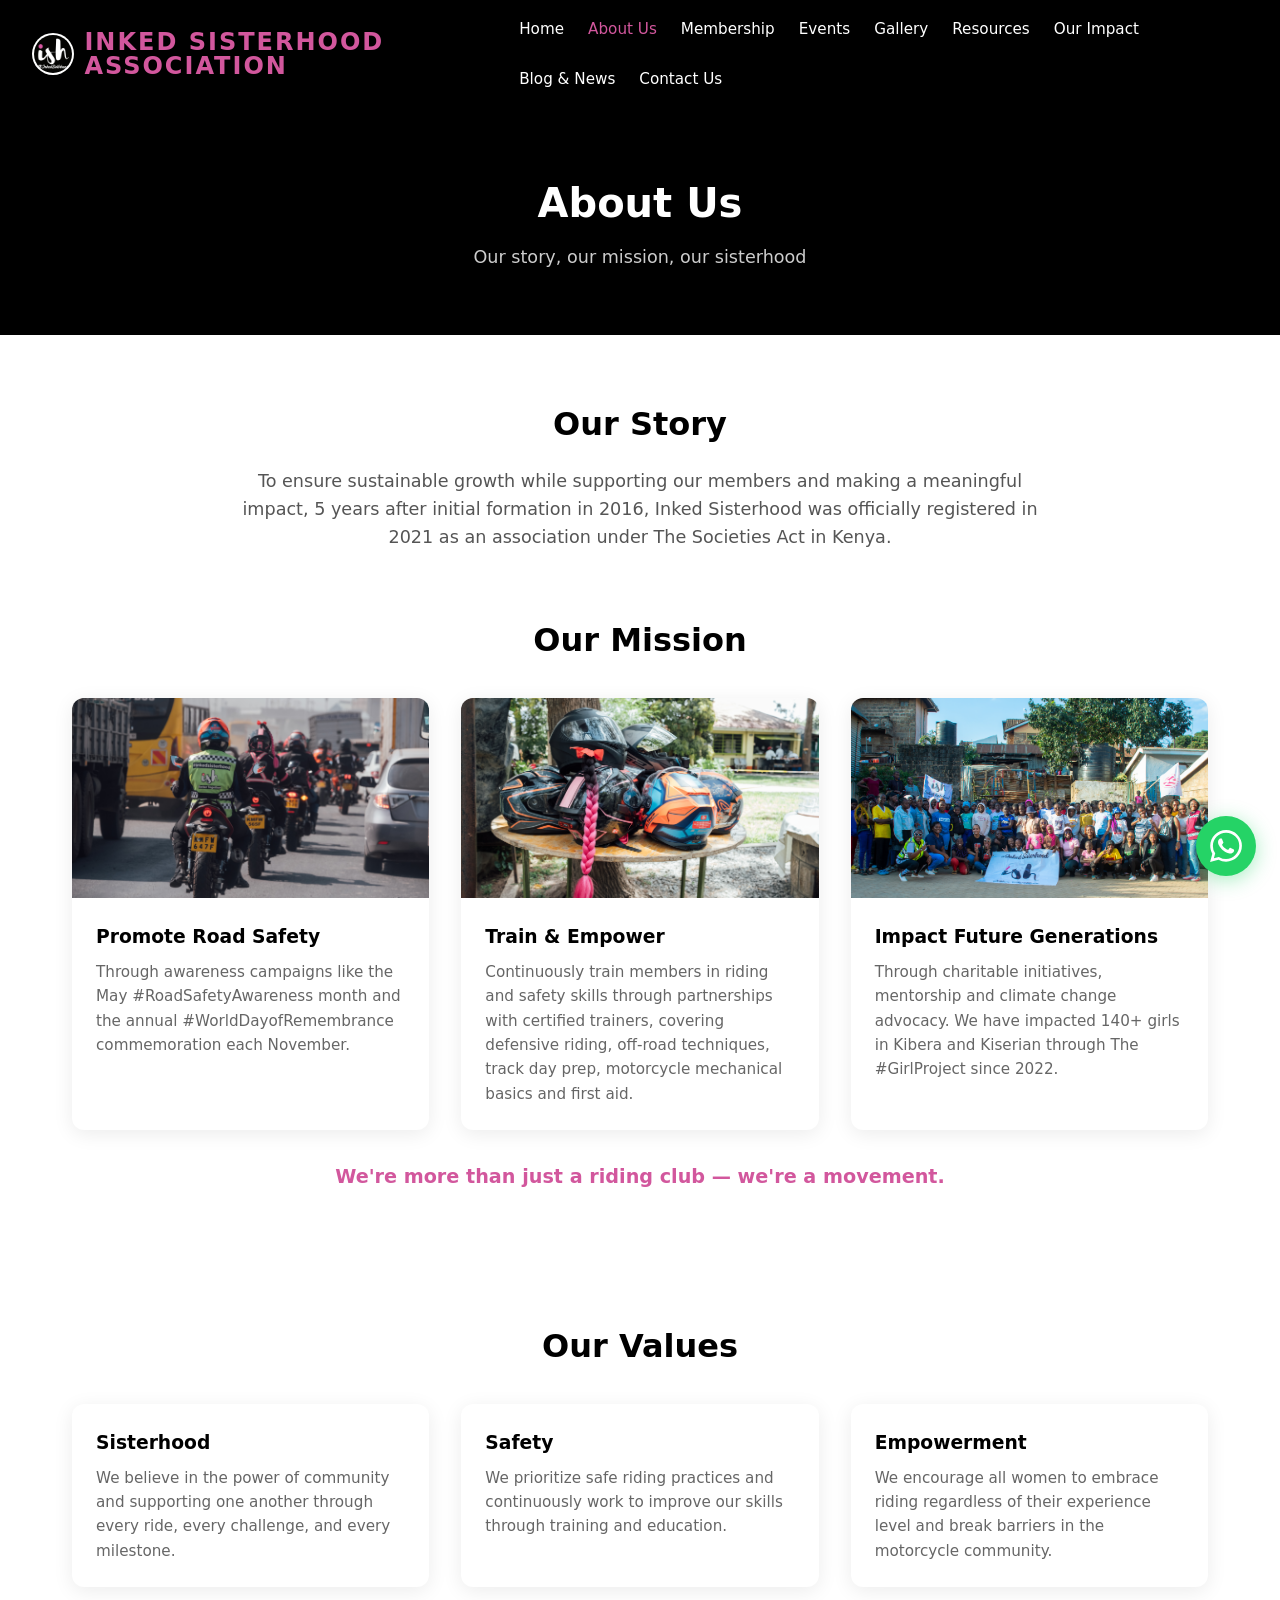
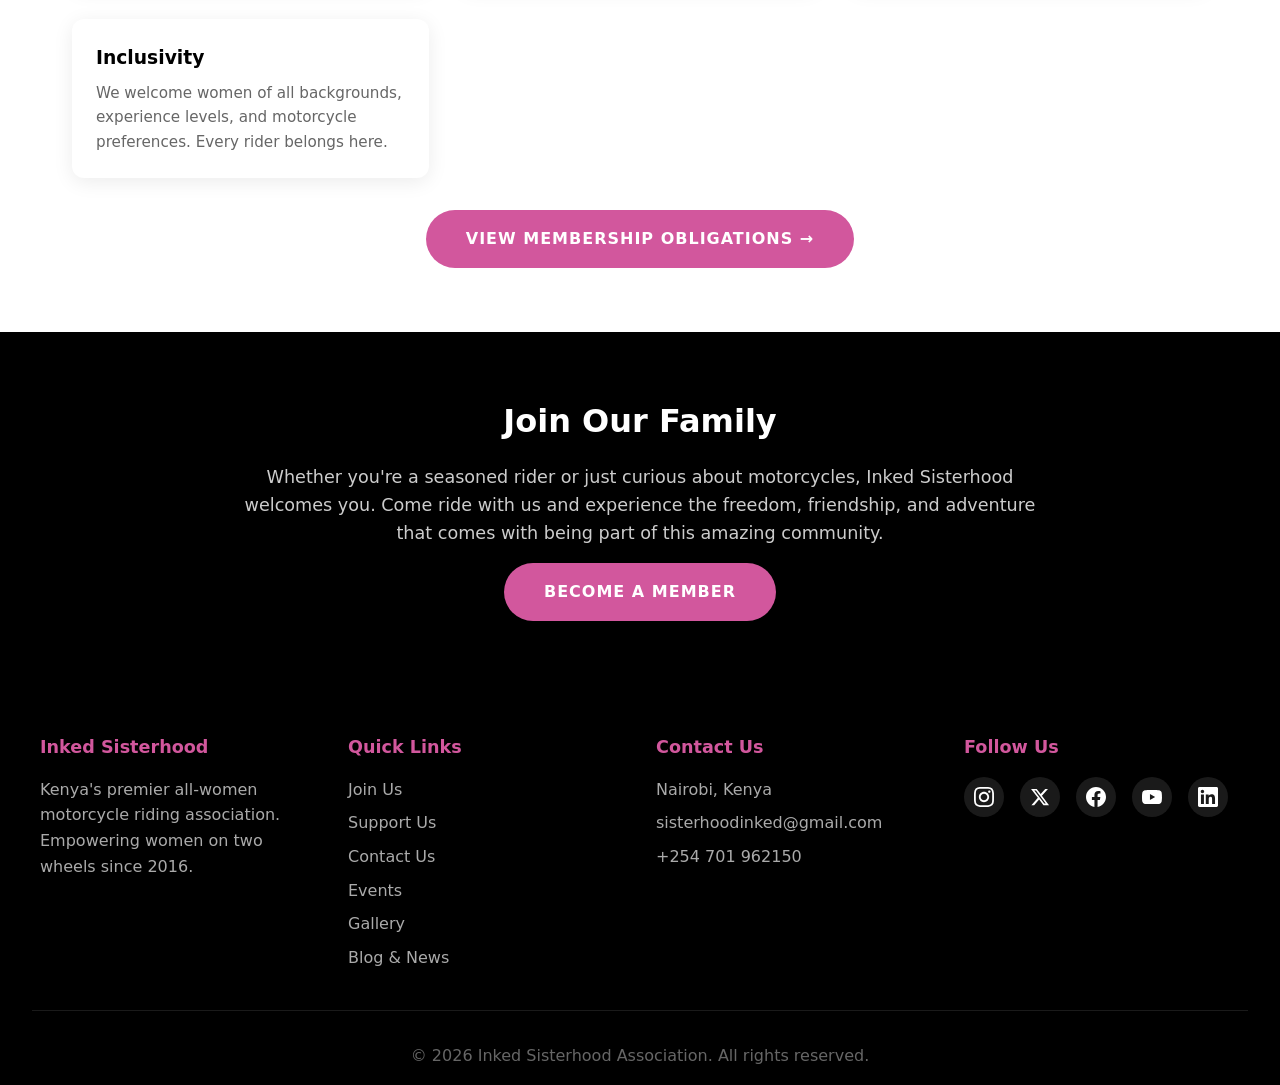
==== commit 0a385d0a: "Minor touch ups and download added." ====
--- a/public/about.html
+++ b/public/about.html
@@ -10,7 +10,7 @@
 <body>
   <header>
     <nav class="navbar">
-      <a href="./index.html" class="logo">Inked Sisterhood</a>
+      <a href="./index.html" class="logo"><img src="./assets/100-by-100-logo-black.png" alt="Inked Sisterhood logo" class="nav-logo-image" /><span>Inked Sisterhood Association</span></a>
       <button class="menu-toggle" aria-label="Toggle menu"><span></span><span></span><span></span></button>
       <ul class="nav-links">
         <li><a href="./index.html">Home</a></li>
@@ -44,21 +44,27 @@
       <h2 class="section-title">Our Mission</h2>
       <div class="grid">
         <div class="card">
-          <div class="card-image" style="font-size:2.5rem;">🛣️</div>
+          <div class="card-image" style="padding:0;">
+            <img src="./assets/GRP%20in%20traffic%202.jpg" alt="Inked Sisterhood riders promoting road safety in traffic" style="width:100%; height:100%; object-fit:cover;" />
+          </div>
           <div class="card-content">
             <h3>Promote Road Safety</h3>
             <p>Through awareness campaigns like the May #RoadSafetyAwareness month and the annual #WorldDayofRemembrance commemoration each November.</p>
           </div>
         </div>
         <div class="card">
-          <div class="card-image" style="font-size:2.5rem;">🎓</div>
+          <div class="card-image" style="padding:0;">
+            <img src="./assets/helmet%20group.jpg" alt="Inked Sisterhood members during rider training and skills development" style="width:100%; height:100%; object-fit:cover;" />
+          </div>
           <div class="card-content">
             <h3>Train &amp; Empower</h3>
             <p>Continuously train members in riding and safety skills through partnerships with certified trainers, covering defensive riding, off-road techniques, track day prep, motorcycle mechanical basics and first aid.</p>
           </div>
         </div>
         <div class="card">
-          <div class="card-image" style="font-size:2.5rem;">💞</div>
+          <div class="card-image" style="padding:0;">
+            <img src="./assets/CSR%201.jpg" alt="Community impact initiative by Inked Sisterhood" style="width:100%; height:100%; object-fit:cover;" />
+          </div>
           <div class="card-content">
             <h3>Impact Future Generations</h3>
             <p>Through charitable initiatives, mentorship and climate change advocacy. We have impacted 140+ girls in Kibera and Kiserian through The #GirlProject since 2022.</p>
@@ -69,7 +75,7 @@
     </section>
 
     <!-- Leadership Team -->
-    <section class="container" style="background:var(--gray);">
+    <!-- <section class="container" style="background:var(--gray);">
       <h2 class="section-title">Our Leadership</h2>
       <p style="text-align:center; color:var(--gray-dark); margin-bottom:2rem;">The dedicated women steering our sisterhood forward</p>
       <div class="grid">
@@ -105,7 +111,7 @@
         </div>
       </div>
       <p style="text-align:center; margin-top:1.5rem; color:var(--gray-dark); font-style:italic;">Leadership photos and bios coming soon — please provide names and images to update this section.</p>
-    </section>
+    </section> -->
 
     <!-- Club Values -->
     <section class="container">
--- a/public/style.css
+++ b/public/style.css
@@ -106,11 +106,27 @@
 }
 
 .logo {
+  display: inline-flex;
+  align-items: center;
+  gap: 0.65rem;
   font-size: 1.5rem;
   font-weight: 800;
   color: var(--secondary);
   letter-spacing: 2px;
   text-transform: uppercase;
+}
+
+.logo span {
+  line-height: 1;
+}
+
+.nav-logo-image {
+  width: 42px;
+  height: 42px;
+  object-fit: contain;
+  border-radius: 50%;
+  background: var(--light);
+  padding: 2px;
 }
 
 .nav-links {
@@ -456,6 +472,43 @@
   background: var(--light);
   border-radius: 12px;
   box-shadow: 0 4px 20px rgba(0, 0, 0, 0.08);
+}
+
+.brand-assets {
+  max-width: 1200px;
+  margin: 0 auto 4rem;
+  padding: 0 2rem;
+}
+
+.brand-assets h2 {
+  margin-bottom: 0.5rem;
+}
+
+.brand-assets p {
+  color: var(--gray-dark);
+  margin-bottom: 1.25rem;
+}
+
+.brand-assets-list {
+  display: grid;
+  grid-template-columns: repeat(auto-fit, minmax(240px, 1fr));
+  gap: 0.9rem;
+}
+
+.brand-assets-list a {
+  display: block;
+  padding: 0.85rem 1rem;
+  border: 1px solid #dedede;
+  border-radius: 10px;
+  background: var(--gray);
+  font-weight: 500;
+  transition: border-color 0.25s, transform 0.25s, background 0.25s;
+}
+
+.brand-assets-list a:hover {
+  border-color: var(--secondary);
+  background: #fff0f8;
+  transform: translateY(-2px);
 }
 
 .event-card {
@@ -738,6 +791,16 @@
 }
 
 @media (max-width: 600px) {
+  .logo {
+    font-size: 1.2rem;
+    letter-spacing: 1px;
+  }
+
+  .nav-logo-image {
+    width: 34px;
+    height: 34px;
+  }
+
   .hero h1 {
     font-size: 2rem;
   }
@@ -752,6 +815,11 @@
 
   .page-header h1 {
     font-size: 1.8rem;
+  }
+
+  .brand-assets {
+    padding: 0 1rem;
+    margin-bottom: 2.5rem;
   }
 }
 
@@ -760,7 +828,7 @@
   position: relative;
   max-width: 800px;
   margin: 0 auto;
-  padding: 1rem 0;
+  padding: 4rem 0;
 }
 .timeline::before {
   content: '';
@@ -779,7 +847,7 @@
 }
 .timeline-year {
   min-width: 100px;
-  font-size: 1.3rem;
+  font-size: 1.5rem;
   font-weight: 800;
   color: var(--secondary);
   text-align: center;
